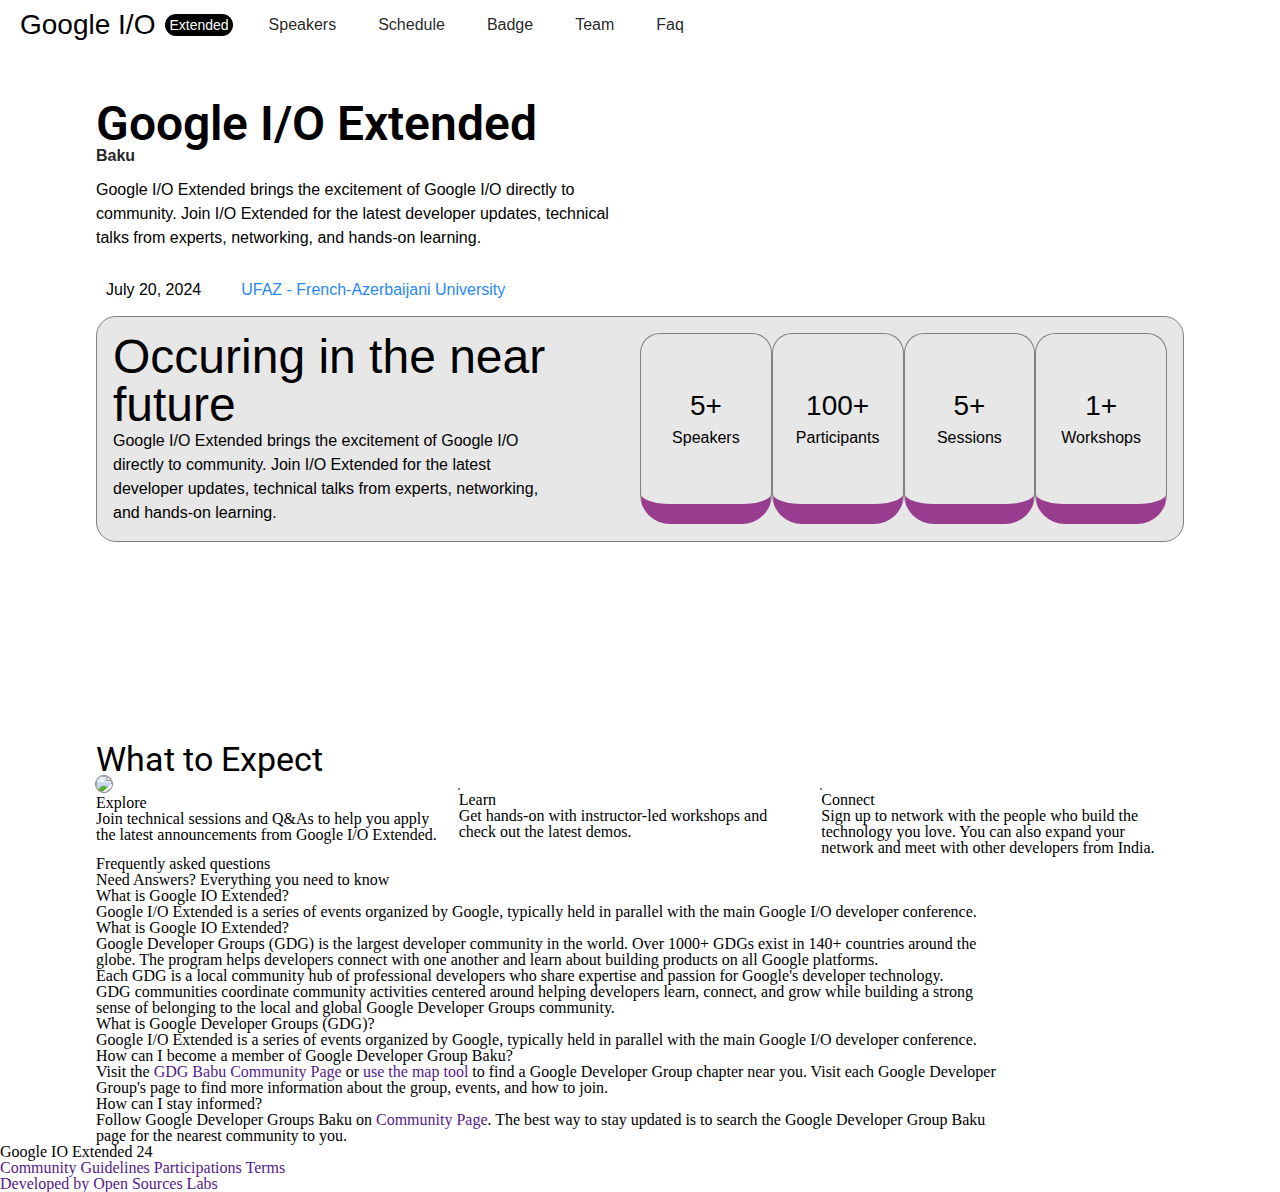
==== index.html @ be603094 "google-extended" ====
<!DOCTYPE html>
<html lang="en">

<head>
    <meta charset="UTF-8">
    <meta name="viewport" content="width=device-width, initial-scale=1.0">
    <link rel="stylesheet" href="./css/main.css">
    <link rel="stylesheet" href="https://cdnjs.cloudflare.com/ajax/libs/font-awesome/6.6.0/css/all.min.css"
        integrity="sha512-Kc323vGBEqzTmouAECnVceyQqyqdsSiqLQISBL29aUW4U/M7pSPA/gEUZQqv1cwx4OnYxTxve5UMg5GT6L4JJg=="
        crossorigin="anonymous" referrerpolicy="no-referrer" />
    <title>Google I/O Extended</title>
</head>

<body>
    <header>
        <div class="header-container">
            <nav>
                <div class="logo">
                    <a href="#">Google I/O <span>Extended</span></a>
                </div>
                <ul>
                    <li><a href="">Speakers</a></li>
                    <li><a href="">Schedule</a></li>
                    <li><a href="">Badge</a></li>
                    <li><a href="">Team</a></li>
                    <li><a href="">Faq</a></li>
                </ul>
            </nav>
        </div>
    </header>
    <main>
        <section id="about">
            <div class="container">
                <div class="row">
                    <div class="col-xl-6 col-lg-6 col-md-6 col-sm-12 col-xs-12">
                        <div class="about-item">
                            <h1>Google I/O Extended</h1>
                            <span>Baku </span>
                            <p>Google I/O Extended brings the excitement of Google I/O directly to community. Join I/O
                                Extended for the latest developer updates, technical talks from experts, networking, and
                                hands-on learning.</p>
                            <div class="date-local">
                                <p><i class="fa-regular fa-calendar-days"></i>July 20, 2024</p>
                                <p> <a href=""><i class="fa-solid fa-address-card"></i> UFAZ - French-Azerbaijani
                                        University</a></p>
                            </div>
                        </div>
                    </div>
                    <div class="col-xl-5 col-lg-5 col-md-5 col-sm-12 col-xs-12">
                        <div class="about-item">
                            <img src="https://io.gdgbaku.az/_nuxt/hero.CT10ZO0T.png" alt="">
                        </div>
                    </div>
                    <div class="row bg-color">
                        <div class="col-xl-5 col-lg-5 col-md-5 col-sm-12 col-xs-12">
                            <div class="about-end">
                                <h2>Occuring in the
                                    near future</h2>
                                <p>Google I/O Extended brings the excitement of Google I/O directly to community. Join
                                    I/O Extended for the latest developer updates, technical talks from experts,
                                    networking, and hands-on learning.</p>
                            </div>
                        </div>
                        <div class="col-xl-6 col-lg-6 col-md-6 col-sm-12 col-xs-12">
                            <div class="about-card row">
                                <div class="col-xl-3 col-lg-3 col-md-6 col-sm-6 col-xs-12">
                                    <div class="card-item ">
                                        <p class="count">5+</p>
                                        <p>Speakers</p>
                                    </div>
                                </div>
                                <div class="col-xl-3 col-lg-3 col-md-6 col-sm-6 col-xs-12">
                                    <div class="card-item ">
                                        <p class="count">100+</p>
                                        <p>Participants</p>
                                    </div>
                                </div>
                                <div class="col-xl-3 col-lg-3 col-md-6 col-sm-6 col-xs-12">
                                    <div class="card-item ">
                                        <p class="count">5+</p>
                                        <p>Sessions</p>
                                    </div>
                                </div>
                                <div class="col-xl-3 col-lg-3 col-md-6 col-sm-6 col-xs-12">
                                    <div class="card-item ">
                                        <p class="count">1+</p>
                                        <p>Workshops</p>
                                    </div>
                                </div>

                            </div>

                        </div>
                    </div>
                </div>
            </div>
        </section>
        <!-- *expect section -->
        <section id="expect">
            <div class="container">
                <div class="row ">
                    <div class="col-12 expect-heading">
                        <h3>What to Expect</h3>
                    </div>


                    <div class="col-xl-4 col-lg-4 col-md-6 col-sm-12 col-xs-12 ">
                        <div class="expect-item">
                            <div class="expect-header">
                                <img src="https://services.google.com/fh/files/events/ioconnectexplore.png">
                            </div>
                            <div class="expect-content">
                                <h6>Explore</h6>
                                <p>Join technical sessions and Q&As to help you apply the latest announcements from
                                    Google I/O Extended.</p>
                            </div>
                        </div>
                    </div>
                    <div class="col-xl-4 col-lg-4 col-md-6 col-sm-12 col-xs-12 ">
                        <div class="expect-item">
                            <div class="expect-header">
                                <img src="https://services.google.com/fh/files/events/ioconnectlearn.png" alt="">
                            </div>
                            <div class="expect-content">
                                <h6>Learn</h6>
                                <p>Get hands-on with instructor-led workshops and check out the latest demos.</p>
                            </div>
                        </div>
                    </div>
                    <div class="col-xl-4 col-lg-4 col-md-6 col-sm-12 col-xs-12 ">
                        <div class="expect-item">
                            <div class="expect-header">
                                <img src="https://services.google.com/fh/files/events/ioconnectconnect.png" alt="">
                            </div>
                            <div class="expect-content">
                                <h6>Connect</h6>
                                <p>Sign up to network with the people who build the technology you love. You can also
                                    expand your network and meet with other developers from India.</p>
                            </div>
                        </div>
                    </div>
                </div>


        </section>
        <!-- *expect section -->
        <!-- *frequently section -->
        <section id="frequently">
            <div class="container">
                <div class="row">
                    <div class="col-12">
                        <div class="frequently-header">
                            <h4>Frequently asked questions</h4>
                            <p>Need Answers? Everything you need to know</p>
                        </div>
                    </div>
                    <div class="col-xl-10 col-lg-10 col-md-12 col-sm-12 col-xs-12">
                        <div class="accordion">
                            <div class="accordion-item">
                                <div class="accordion-heading">
                                    <p>What is Google IO Extended?</p>
                                    <span><i></i></span>
                                </div>
                                <div class="none">
                                    <p>Google I/O Extended is a series of events organized by Google, typically held in
                                        parallel with the main Google I/O developer conference.</p>
                                </div>
                            </div>
                            <div class="accordion-item">
                                <div class="accordion-heading">
                                    <p>What is Google IO Extended?</p>
                                    <span><i></i></span>
                                </div>
                                <div class="none">
                                    <p>Google Developer Groups (GDG) is the largest developer community in the world.
                                        Over 1000+ GDGs exist in 140+ countries around the globe. The program helps
                                        developers connect with one another and learn about building products on all
                                        Google platforms. </p>

                                    <p> Each GDG is a local community hub of professional developers who share expertise
                                        and passion for Google's developer technology.</p>

                                    <p> GDG communities coordinate community activities centered around helping
                                        developers learn, connect, and grow while building a strong sense of belonging
                                        to the local and global Google Developer Groups community.</p>

                                </div>
                            </div>
                        </div>
                    </div>
                    <div class="col-xl-10 col-lg-10 col-md-12 col-sm-12 col-xs-12">
                        <div class="accordion">
                            <div class="accordion-item">
                                <div class="accordion-heading">
                                    <p>What is Google Developer Groups (GDG)?</p>
                                    <span><i></i></span>
                                </div>
                                <div class="none">
                                    <p>Google I/O Extended is a series of events organized by Google, typically held in
                                        parallel with the main Google I/O developer conference.</p>
                                </div>
                            </div>
                            <div class="accordion-item">
                                <div class="accordion-heading">
                                    <p>How can I become a member of Google Developer Group Baku?</p>
                                    <span><i></i></span>
                                </div>
                                <div class="none">
                                    <p>Visit the <a href="">GDG Babu Community Page</a> or <a href="">use the map
                                            tool</a> to find a Google Developer Group chapter near you. Visit each
                                        Google Developer Group's page to find more information about the group, events,
                                        and how to join.</p>



                                </div>
                            </div>
                            <div class="accordion-item">
                                <div class="accordion-heading">
                                    <p>How can I stay informed?</p>
                                    <span><i></i></span>
                                </div>
                                <div class="none">
                                    <p>Follow Google Developer Groups Baku on <a href="">Community Page</a>. The best
                                        way to stay updated is to search the Google Developer Group Baku page for the
                                        nearest community to you.</p>



                                </div>
                            </div>
                        </div>
                    </div>
                </div>
            </div>
        </section>
    </main>
    <footer>
        <div class="footer-container">
            <div class="comunnity-box">
                <p>Google IO Extended 24</p>
                <div class="comunnity-item">
                    <a href="">Community Guidelines</a>
                    <a href="">Participations Terms</a>
                </div>
            </div>
            <div class="developer-box">
                <a href="">Developed by
                    Open Sources Labs</a>
            </div>
        </div>
    </footer>
</body>

</html>
---- css/main.css ----
@import 'https://fonts.googleapis.com/css2?family=Roboto:wght@300&display=swap';
html, body, div, span, applet, object, iframe,
h1, h2, h3, h4, h5, h6, p, blockquote, pre,
a, abbr, acronym, address, big, cite, code,
del, dfn, em, img, ins, kbd, q, s, samp,
small, strike, strong, sub, sup, tt, var,
b, u, i, center,
dl, dt, dd, ol, ul, li,
fieldset, form, label, legend,
table, caption, tbody, tfoot, thead, tr, th, td,
article, aside, canvas, details, embed,
figure, figcaption, footer, header, hgroup,
menu, nav, output, ruby, section, summary,
time, mark, audio, video {
  margin: 0;
  padding: 0;
  border: 0;
  font-size: 100%;
  font: inherit;
  vertical-align: baseline;
}

article, aside, details, figcaption, figure,
footer, header, hgroup, menu, nav, section {
  display: block;
}

body {
  line-height: 1;
}

ol, ul {
  list-style: none;
}

a {
  text-decoration: none;
}

blockquote, q {
  quotes: none;
}

blockquote:before, blockquote:after,
q:before, q:after {
  content: "";
  content: none;
}

table {
  border-collapse: collapse;
  border-spacing: 0;
}

.container {
  width: 85%;
  margin-inline: auto;
}

.p-16 {
  padding: 16px;
}

.row {
  display: -webkit-box;
  display: -ms-flexbox;
  display: flex;
  -ms-flex-wrap: wrap;
      flex-wrap: wrap;
}

.justify-center {
  -webkit-box-pack: center;
      -ms-flex-pack: center;
          justify-content: center;
}

.justify-between {
  -webkit-box-pack: justify;
      -ms-flex-pack: justify;
          justify-content: space-between;
}

.justify-evenly {
  -webkit-box-pack: space-evenly;
      -ms-flex-pack: space-evenly;
          justify-content: space-evenly;
}

.items-center {
  -webkit-box-align: center;
      -ms-flex-align: center;
          align-items: center;
}

.col-12 {
  width: 100%;
}

@media (min-width: 1200px) {
  .col-xl-1 {
    width: 8.3333333333%;
  }
  .col-xl-2 {
    width: 16.6666666667%;
  }
  .col-xl-3 {
    width: 25%;
  }
  .col-xl-4 {
    width: 33.3333333333%;
  }
  .col-xl-5 {
    width: 41.6666666667%;
  }
  .col-xl-6 {
    width: 50%;
  }
  .col-xl-7 {
    width: 58.3333333333%;
  }
  .col-xl-8 {
    width: 66.6666666667%;
  }
  .col-xl-9 {
    width: 75%;
  }
  .col-xl-10 {
    width: 83.3333333333%;
  }
  .col-xl-11 {
    width: 91.6666666667%;
  }
  .col-xl-12 {
    width: 100%;
  }
}
@media (min-width: 992px) and (max-width: 1200px) {
  .col-lg-1 {
    width: 8.3333333333%;
  }
  .col-lg-2 {
    width: 16.6666666667%;
  }
  .col-lg-3 {
    width: 25%;
  }
  .col-lg-4 {
    width: 33.3333333333%;
  }
  .col-lg-5 {
    width: 41.6666666667%;
  }
  .col-lg-6 {
    width: 50%;
  }
  .col-lg-7 {
    width: 58.3333333333%;
  }
  .col-lg-8 {
    width: 66.6666666667%;
  }
  .col-lg-9 {
    width: 75%;
  }
  .col-lg-10 {
    width: 83.3333333333%;
  }
  .col-lg-11 {
    width: 91.6666666667%;
  }
  .col-lg-12 {
    width: 100%;
  }
}
@media (min-width: 768px) and (max-width: 992px) {
  .col-md-1 {
    width: 8.3333333333%;
  }
  .col-md-2 {
    width: 16.6666666667%;
  }
  .col-md-3 {
    width: 25%;
  }
  .col-md-4 {
    width: 33.3333333333%;
  }
  .col-md-5 {
    width: 41.6666666667%;
  }
  .col-md-6 {
    width: 50%;
  }
  .col-md-7 {
    width: 58.3333333333%;
  }
  .col-md-8 {
    width: 66.6666666667%;
  }
  .col-md-9 {
    width: 75%;
  }
  .col-md-10 {
    width: 83.3333333333%;
  }
  .col-md-11 {
    width: 91.6666666667%;
  }
  .col-md-12 {
    width: 100%;
  }
}
@media (min-width: 576px) and (max-width: 768px) {
  .col-sm-1 {
    width: 8.3333333333%;
  }
  .col-sm-2 {
    width: 16.6666666667%;
  }
  .col-sm-3 {
    width: 25%;
  }
  .col-sm-4 {
    width: 33.3333333333%;
  }
  .col-sm-5 {
    width: 41.6666666667%;
  }
  .col-sm-6 {
    width: 50%;
  }
  .col-sm-7 {
    width: 58.3333333333%;
  }
  .col-sm-8 {
    width: 66.6666666667%;
  }
  .col-sm-9 {
    width: 75%;
  }
  .col-sm-10 {
    width: 83.3333333333%;
  }
  .col-sm-11 {
    width: 91.6666666667%;
  }
  .col-sm-12 {
    width: 100%;
  }
}
@media (max-width: 576px) {
  .col-xs-1 {
    width: 8.3333333333%;
  }
  .col-xs-2 {
    width: 16.6666666667%;
  }
  .col-xs-3 {
    width: 25%;
  }
  .col-xs-4 {
    width: 33.3333333333%;
  }
  .col-xs-5 {
    width: 41.6666666667%;
  }
  .col-xs-6 {
    width: 50%;
  }
  .col-xs-7 {
    width: 58.3333333333%;
  }
  .col-xs-8 {
    width: 66.6666666667%;
  }
  .col-xs-9 {
    width: 75%;
  }
  .col-xs-10 {
    width: 83.3333333333%;
  }
  .col-xs-11 {
    width: 91.6666666667%;
  }
  .col-xs-12 {
    width: 100%;
  }
}
header .header-container {
  height: 60px;
}
header .header-container nav {
  height: 50px;
  display: -webkit-box;
  display: -ms-flexbox;
  display: flex;
  -webkit-box-align: center;
      -ms-flex-align: center;
          align-items: center;
  position: fixed;
  background-color: white;
  left: 20px;
  right: 0;
  gap: 30px;
  font-family: Arial, Helvetica, sans-serif;
}
header .header-container nav .logo a {
  font-size: 28px;
  display: -webkit-box;
  display: -ms-flexbox;
  display: flex;
  -webkit-box-align: center;
      -ms-flex-align: center;
          align-items: center;
  -webkit-box-pack: center;
      -ms-flex-pack: center;
          justify-content: center;
  color: black;
}
header .header-container nav .logo a span {
  font-size: 14px;
  color: white;
  background-color: black;
  border-radius: 20px;
  padding: 4px;
  margin-left: 10px;
}
header .header-container nav ul {
  display: -webkit-box;
  display: -ms-flexbox;
  display: flex;
  gap: 30px;
}
header .header-container nav ul li a {
  color: rgba(0, 0, 0, 0.87);
  font-size: 16px;
  -webkit-transition: all 0.4s;
  transition: all 0.4s;
  padding: 6px;
}
header .header-container nav ul li a:hover {
  background-color: rgb(243, 243, 243);
  border-radius: 20px;
}

#expect {
  margin-top: 200px;
}
#expect .expect-heading h3 {
  font-family: "Roboto", sans-serif;
  font-size: 34px;
}
#expect .expect-item {
  width: 95%;
}
#expect .expect-item .expect-header img {
  width: 100%;
  outline: 1px solid gray;
  border-radius: 20px;
}

#about {
  margin-top: 40px;
  font-family: Arial, Helvetica, sans-serif;
}
#about .about-item h1 {
  font-size: 48px;
  font-family: "Roboto", sans-serif;
  font-weight: 600;
}
#about .about-item span {
  font-weight: 600;
  color: rgba(0, 0, 0, 0.87);
}
#about .about-item p {
  font-size: 16px;
  line-height: 24px;
  padding: 14px 0;
}
#about .about-item .date-local {
  display: -webkit-box;
  display: -ms-flexbox;
  display: flex;
  -webkit-box-align: center;
      -ms-flex-align: center;
          align-items: center;
  gap: 30px;
}
#about .about-item .date-local p {
  display: -webkit-box;
  display: -ms-flexbox;
  display: flex;
  -webkit-box-align: center;
      -ms-flex-align: center;
          align-items: center;
  line-height: 24px;
  gap: 10px;
}
#about .about-item .date-local p i {
  font-size: 24px;
}
#about .about-item .date-local p a {
  display: -webkit-box;
  display: -ms-flexbox;
  display: flex;
  -webkit-box-align: center;
      -ms-flex-align: center;
          align-items: center;
  line-height: 24px;
  gap: 10px;
  color: #2987F6;
}
#about .about-item .date-local p a i {
  color: #000000;
}
#about .about-item img {
  width: 100%;
}
#about .bg-color {
  background-color: rgb(231, 231, 231);
  border: 1px solid gray;
  padding: 16px;
  display: -webkit-box;
  display: -ms-flexbox;
  display: flex;
  -webkit-box-pack: justify;
      -ms-flex-pack: justify;
          justify-content: space-between;
  border-radius: 20px;
}
#about .bg-color .about-end h2 {
  font-size: 48px;
}
#about .bg-color .about-end p {
  line-height: 24px;
}
#about .bg-color .about-card {
  display: -webkit-box;
  display: -ms-flexbox;
  display: flex;
  -webkit-box-pack: justify;
      -ms-flex-pack: justify;
          justify-content: space-between;
  -webkit-box-align: center;
      -ms-flex-align: center;
          align-items: center;
  -ms-flex-wrap: wrap;
      flex-wrap: wrap;
}
#about .bg-color .about-card .card-item {
  border: 1px solid gray;
  display: -webkit-box;
  display: -ms-flexbox;
  display: flex;
  -webkit-box-orient: vertical;
  -webkit-box-direction: normal;
      -ms-flex-direction: column;
          flex-direction: column;
  -webkit-box-align: center;
      -ms-flex-align: center;
          align-items: center;
  -webkit-box-pack: center;
      -ms-flex-pack: center;
          justify-content: center;
  border-radius: 20px;
  height: 170px;
  -ms-flex-wrap: wrap;
      flex-wrap: wrap;
  border-bottom: 20px solid rgb(151, 60, 142);
  border-bottom-left-radius: 30px;
  border-bottom-right-radius: 30px;
}
#about .bg-color .about-card .card-item .count {
  font-size: 28px;
  padding-bottom: 10px;
}
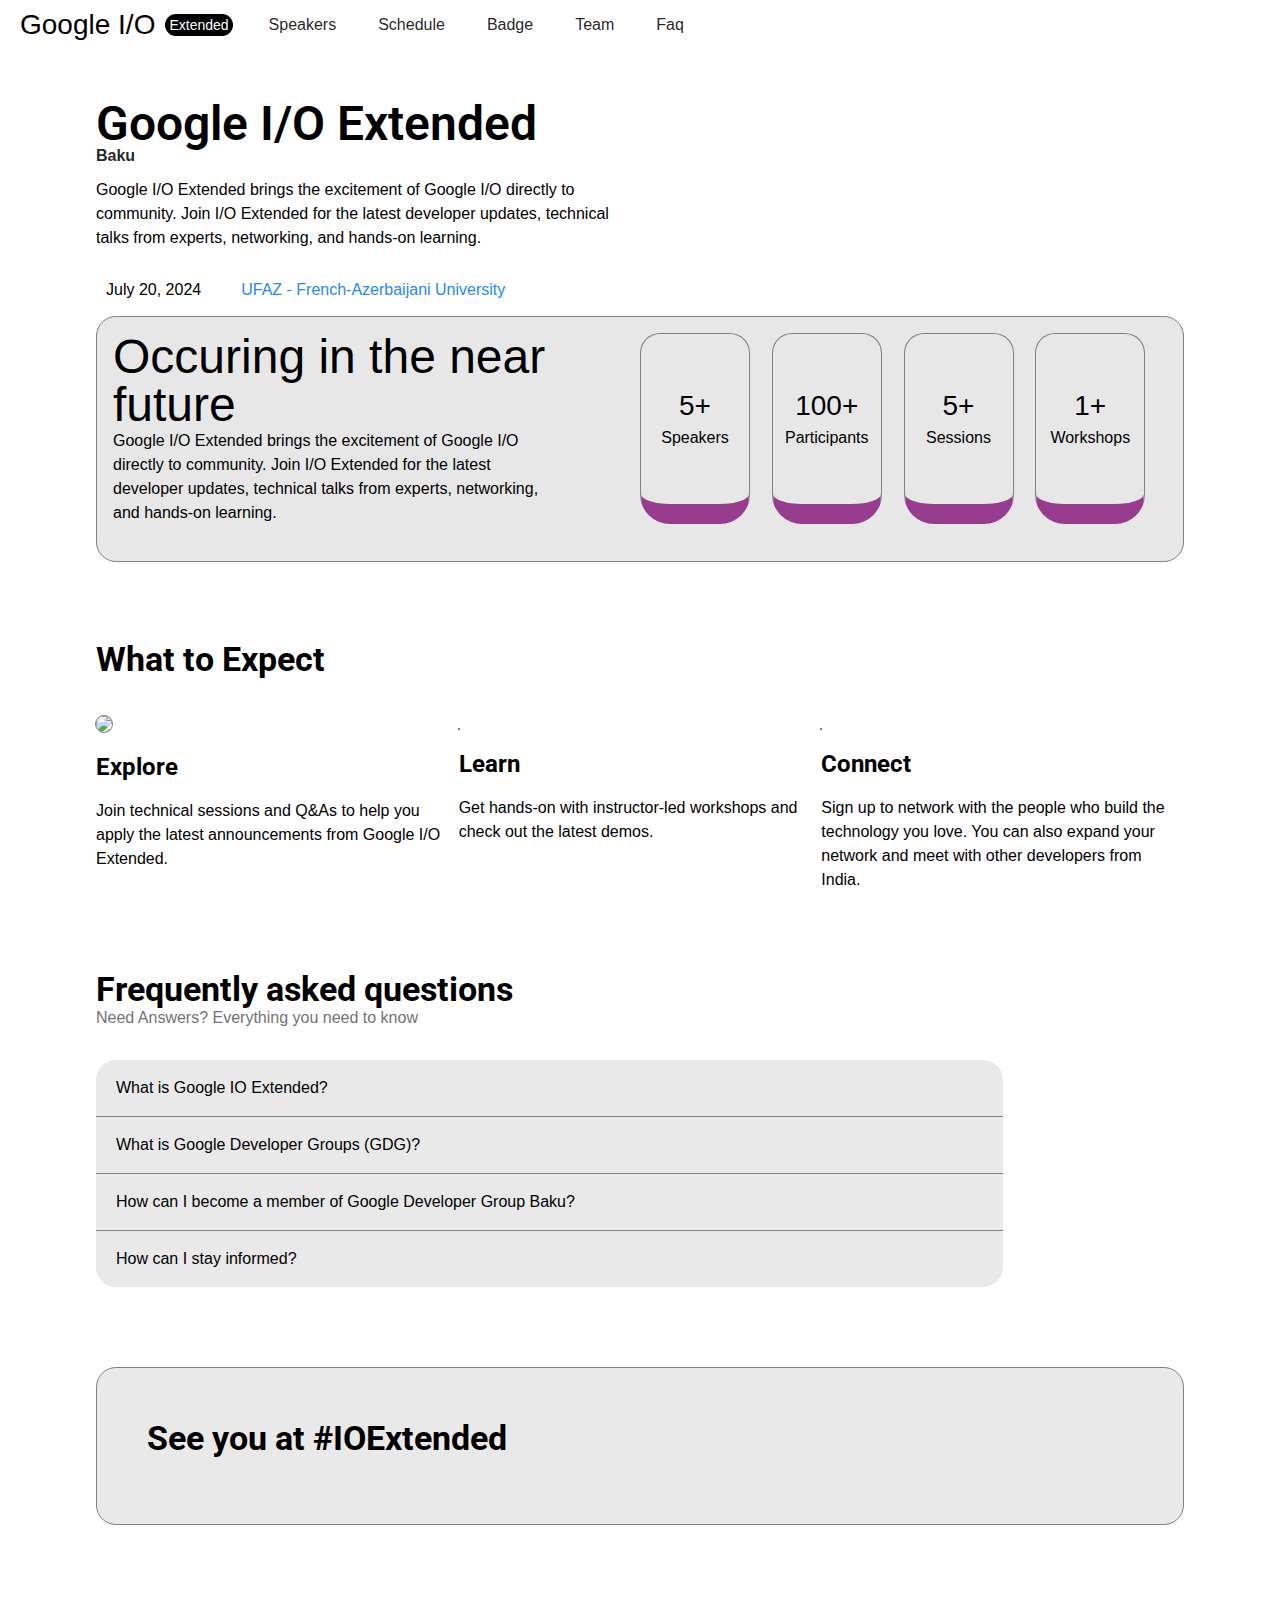
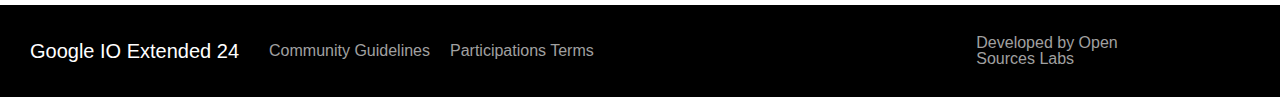
==== commit 97f789b3: "demo-1" ====
--- a/index.html
+++ b/index.html
@@ -16,22 +16,40 @@
         <div class="header-container">
             <nav>
                 <div class="logo">
-                    <a href="#">Google I/O <span>Extended</span></a>
-                </div>
-                <ul>
-                    <li><a href="">Speakers</a></li>
-                    <li><a href="">Schedule</a></li>
+                    <a href="./index.html">Google I/O <span>Extended</span></a>
+                </div>
+                <div class="open-btn">
+                    <i class="fa-solid fa-bars"></i>
+                </div>
+                <ul class="nav-list">
+                    <li><a href="./speakers.html">Speakers</a></li>
+                    <li><a href="./schedule.html">Schedule</a></li>
                     <li><a href="">Badge</a></li>
-                    <li><a href="">Team</a></li>
-                    <li><a href="">Faq</a></li>
+                    <li><a href="./team.html">Team</a></li>
+                    <li><a href="./faq.html">Faq</a></li>
                 </ul>
+
+             <div class="mobile-menu translateY">
+                <div class="header">
+                    <p class="heading">Google I/O Extended</p>
+                    <p class="sub-heading">GDG Baku</p>
+                </div>
+                <ul class="mobile-navbar">
+                    <li><a href="./index.html">Home</a></li>
+                    <li><a href="./speakers.html">Speakers</a></li>
+                    <li><a href="./schedule.html">Schedule</a></li>
+                    <li><a href="">Badge</a></li>
+                    <li><a href="./team.html">Team</a></li>
+                    <li><a href="./faq.html">Faq</a></li>
+                </ul>
+             </div>
             </nav>
         </div>
     </header>
     <main>
         <section id="about">
             <div class="container">
-                <div class="row">
+                <div class="row col-reverse">
                     <div class="col-xl-6 col-lg-6 col-md-6 col-sm-12 col-xs-12">
                         <div class="about-item">
                             <h1>Google I/O Extended</h1>
@@ -51,46 +69,47 @@
                             <img src="https://io.gdgbaku.az/_nuxt/hero.CT10ZO0T.png" alt="">
                         </div>
                     </div>
-                    <div class="row bg-color">
-                        <div class="col-xl-5 col-lg-5 col-md-5 col-sm-12 col-xs-12">
-                            <div class="about-end">
-                                <h2>Occuring in the
-                                    near future</h2>
-                                <p>Google I/O Extended brings the excitement of Google I/O directly to community. Join
-                                    I/O Extended for the latest developer updates, technical talks from experts,
-                                    networking, and hands-on learning.</p>
-                            </div>
-                        </div>
-                        <div class="col-xl-6 col-lg-6 col-md-6 col-sm-12 col-xs-12">
-                            <div class="about-card row">
-                                <div class="col-xl-3 col-lg-3 col-md-6 col-sm-6 col-xs-12">
-                                    <div class="card-item ">
-                                        <p class="count">5+</p>
-                                        <p>Speakers</p>
-                                    </div>
-                                </div>
-                                <div class="col-xl-3 col-lg-3 col-md-6 col-sm-6 col-xs-12">
-                                    <div class="card-item ">
-                                        <p class="count">100+</p>
-                                        <p>Participants</p>
-                                    </div>
-                                </div>
-                                <div class="col-xl-3 col-lg-3 col-md-6 col-sm-6 col-xs-12">
-                                    <div class="card-item ">
-                                        <p class="count">5+</p>
-                                        <p>Sessions</p>
-                                    </div>
-                                </div>
-                                <div class="col-xl-3 col-lg-3 col-md-6 col-sm-6 col-xs-12">
-                                    <div class="card-item ">
-                                        <p class="count">1+</p>
-                                        <p>Workshops</p>
-                                    </div>
-                                </div>
-
-                            </div>
-
-                        </div>
+                    
+                </div>
+                <div class="row bg-color">
+                    <div class="col-xl-5 col-lg-5 col-md-5 col-sm-12 col-xs-12">
+                        <div class="about-end">
+                            <h2>Occuring in the
+                                near future</h2>
+                            <p>Google I/O Extended brings the excitement of Google I/O directly to community. Join
+                                I/O Extended for the latest developer updates, technical talks from experts,
+                                networking, and hands-on learning.</p>
+                        </div>
+                    </div>
+                    <div class="col-xl-6 col-lg-6 col-md-6 col-sm-12 col-xs-12">
+                        <div class="about-card row ">
+                            <div class="col-xl-3 col-lg-3 col-md-6 col-sm-6 col-xs-6 ">
+                                <div class="card-item ">
+                                    <p class="count">5+</p>
+                                    <p>Speakers</p>
+                                </div>
+                            </div>
+                            <div class="col-xl-3 col-lg-3 col-md-6 col-sm-6 col-xs-6">
+                                <div class="card-item ">
+                                    <p class="count">100+</p>
+                                    <p>Participants</p>
+                                </div>
+                            </div>
+                            <div class="col-xl-3 col-lg-3 col-md-6 col-sm-6 col-xs-6">
+                                <div class="card-item ">
+                                    <p class="count">5+</p>
+                                    <p>Sessions</p>
+                                </div>
+                            </div>
+                            <div class="col-xl-3 col-lg-3 col-md-6 col-sm-6 col-xs-6">
+                                <div class="card-item ">
+                                    <p class="count">1+</p>
+                                    <p>Workshops</p>
+                                </div>
+                            </div>
+
+                        </div>
+
                     </div>
                 </div>
             </div>
@@ -104,7 +123,7 @@
                     </div>
 
 
-                    <div class="col-xl-4 col-lg-4 col-md-6 col-sm-12 col-xs-12 ">
+                    <div class="col-xl-4 col-lg-4 col-md-6 col-sm-6 col-xs-12 ">
                         <div class="expect-item">
                             <div class="expect-header">
                                 <img src="https://services.google.com/fh/files/events/ioconnectexplore.png">
@@ -116,7 +135,7 @@
                             </div>
                         </div>
                     </div>
-                    <div class="col-xl-4 col-lg-4 col-md-6 col-sm-12 col-xs-12 ">
+                    <div class="col-xl-4 col-lg-4 col-md-6 col-sm-6 col-xs-12 ">
                         <div class="expect-item">
                             <div class="expect-header">
                                 <img src="https://services.google.com/fh/files/events/ioconnectlearn.png" alt="">
@@ -127,7 +146,7 @@
                             </div>
                         </div>
                     </div>
-                    <div class="col-xl-4 col-lg-4 col-md-6 col-sm-12 col-xs-12 ">
+                    <div class="col-xl-4 col-lg-4 col-md-6 col-sm-6 col-xs-12 ">
                         <div class="expect-item">
                             <div class="expect-header">
                                 <img src="https://services.google.com/fh/files/events/ioconnectconnect.png" alt="">
@@ -144,34 +163,34 @@
 
         </section>
         <!-- *expect section -->
-        <!-- *frequently section -->
-        <section id="frequently">
+        <!-- *faq section start -->
+        <section id="faq">
             <div class="container">
                 <div class="row">
                     <div class="col-12">
-                        <div class="frequently-header">
+                        <div class="faq-header">
                             <h4>Frequently asked questions</h4>
                             <p>Need Answers? Everything you need to know</p>
                         </div>
                     </div>
                     <div class="col-xl-10 col-lg-10 col-md-12 col-sm-12 col-xs-12">
                         <div class="accordion">
-                            <div class="accordion-item">
+                            <div class="accordion-item border-bottom">
                                 <div class="accordion-heading">
                                     <p>What is Google IO Extended?</p>
-                                    <span><i></i></span>
-                                </div>
-                                <div class="none">
+                                    <span class="arrow"><i class="fa-solid fa-sort-down"></i></span>
+                                </div>
+                                <div class="faq-content">
                                     <p>Google I/O Extended is a series of events organized by Google, typically held in
                                         parallel with the main Google I/O developer conference.</p>
                                 </div>
                             </div>
-                            <div class="accordion-item">
-                                <div class="accordion-heading">
-                                    <p>What is Google IO Extended?</p>
-                                    <span><i></i></span>
-                                </div>
-                                <div class="none">
+                            <div class="accordion-item border-bottom">
+                                <div class="accordion-heading">
+                                    <p>What is Google Developer Groups (GDG)?</p>
+                                    <span class="arrow"><i class="fa-solid fa-sort-down"></i></span>
+                                </div>
+                                <div class="faq-content">
                                     <p>Google Developer Groups (GDG) is the largest developer community in the world.
                                         Over 1000+ GDGs exist in 140+ countries around the globe. The program helps
                                         developers connect with one another and learn about building products on all
@@ -186,26 +205,12 @@
 
                                 </div>
                             </div>
-                        </div>
-                    </div>
-                    <div class="col-xl-10 col-lg-10 col-md-12 col-sm-12 col-xs-12">
-                        <div class="accordion">
-                            <div class="accordion-item">
-                                <div class="accordion-heading">
-                                    <p>What is Google Developer Groups (GDG)?</p>
-                                    <span><i></i></span>
-                                </div>
-                                <div class="none">
-                                    <p>Google I/O Extended is a series of events organized by Google, typically held in
-                                        parallel with the main Google I/O developer conference.</p>
-                                </div>
-                            </div>
-                            <div class="accordion-item">
+                            <div class="accordion-item border-bottom">
                                 <div class="accordion-heading">
                                     <p>How can I become a member of Google Developer Group Baku?</p>
-                                    <span><i></i></span>
-                                </div>
-                                <div class="none">
+                                    <span class="arrow"><i class="fa-solid fa-sort-down"></i></span>
+                                </div>
+                                <div class="faq-content">
                                     <p>Visit the <a href="">GDG Babu Community Page</a> or <a href="">use the map
                                             tool</a> to find a Google Developer Group chapter near you. Visit each
                                         Google Developer Group's page to find more information about the group, events,
@@ -218,9 +223,9 @@
                             <div class="accordion-item">
                                 <div class="accordion-heading">
                                     <p>How can I stay informed?</p>
-                                    <span><i></i></span>
-                                </div>
-                                <div class="none">
+                                    <span class="arrow"><i class="fa-solid fa-sort-down"></i></span>
+                                </div>
+                                <div class="faq-content">
                                     <p>Follow Google Developer Groups Baku on <a href="">Community Page</a>. The best
                                         way to stay updated is to search the Google Developer Group Baku page for the
                                         nearest community to you.</p>
@@ -231,12 +236,32 @@
                             </div>
                         </div>
                     </div>
+                   
                 </div>
             </div>
         </section>
+        <!-- *faq section end -->
+         <section id="see-you">
+            <div class="container">
+<div class="row">
+    <div class="col-12">
+        <div class="see-you-item">
+            <div class="item-heading">
+                <h5>See you at #IOExtended</h5>
+            </div>
+            <div class="item-content">
+                <img src="https://io.google/2024/app/images/io24-see-you-next-year.svg" alt="">
+            </div>
+        </div>
+    </div>
+</div>
+            </div>
+         </section>
     </main>
     <footer>
         <div class="footer-container">
+           <div class="row justify-between">
+           <div class="footer-item">
             <div class="comunnity-box">
                 <p>Google IO Extended 24</p>
                 <div class="comunnity-item">
@@ -248,8 +273,12 @@
                 <a href="">Developed by
                     Open Sources Labs</a>
             </div>
+           </div>
+           </div>
         </div>
     </footer>
+    <script src="./assets/JS/menu.js"></script>
+    <script src="./assets/JS/faq.js"></script>
 </body>
 
 </html>--- a/css/main.css
+++ b/css/main.css
@@ -16,7 +16,6 @@
   padding: 0;
   border: 0;
   font-size: 100%;
-  font: inherit;
   vertical-align: baseline;
 }
 
@@ -56,6 +55,11 @@
   width: 85%;
   margin-inline: auto;
 }
+@media (max-width: 900px) {
+  .container {
+    width: 95%;
+  }
+}
 
 .p-16 {
   padding: 16px;
@@ -67,6 +71,15 @@
   display: flex;
   -ms-flex-wrap: wrap;
       flex-wrap: wrap;
+}
+
+.border-bottom {
+  border-bottom: 1px solid gray;
+}
+
+.translateY {
+  -webkit-transform: translateY(500px);
+          transform: translateY(500px);
 }
 
 .justify-center {
@@ -304,6 +317,13 @@
   right: 0;
   gap: 30px;
   font-family: Arial, Helvetica, sans-serif;
+}
+@media (max-width: 900px) {
+  header .header-container nav {
+    -webkit-box-pack: justify;
+        -ms-flex-pack: justify;
+            justify-content: space-between;
+  }
 }
 header .header-container nav .logo a {
   font-size: 28px;
@@ -326,43 +346,291 @@
   padding: 4px;
   margin-left: 10px;
 }
-header .header-container nav ul {
+header .header-container nav .nav-list {
   display: -webkit-box;
   display: -ms-flexbox;
   display: flex;
   gap: 30px;
 }
-header .header-container nav ul li a {
+@media (max-width: 900px) {
+  header .header-container nav .nav-list {
+    display: none;
+  }
+}
+header .header-container nav .nav-list li a {
   color: rgba(0, 0, 0, 0.87);
   font-size: 16px;
   -webkit-transition: all 0.4s;
   transition: all 0.4s;
   padding: 6px;
 }
-header .header-container nav ul li a:hover {
+header .header-container nav .nav-list li a:hover {
   background-color: rgb(243, 243, 243);
   border-radius: 20px;
 }
+header .header-container nav .open-btn {
+  font-size: 20px;
+  margin-right: 40px;
+  display: none;
+  cursor: pointer;
+}
+@media (max-width: 900px) {
+  header .header-container nav .open-btn {
+    display: block;
+  }
+}
+
+header .mobile-menu {
+  position: fixed;
+  bottom: 0;
+  left: 0;
+  right: 0;
+  background-color: #ffffff;
+  display: none;
+  -webkit-transition: all 0.5s;
+  transition: all 0.5s;
+}
+@media (max-width: 900px) {
+  header .mobile-menu {
+    display: block;
+  }
+}
+header .mobile-menu .header {
+  border-bottom: 1px solid gray;
+  margin-bottom: 14px;
+  padding: 20px;
+}
+header .mobile-menu .header .heading {
+  padding-bottom: 10px;
+}
+header .mobile-menu .header .sub-heading {
+  font-size: 14px;
+  color: rgb(130, 130, 130);
+}
+header .mobile-menu .mobile-navbar {
+  padding: 10px 20px;
+  display: -webkit-box;
+  display: -ms-flexbox;
+  display: flex;
+  -webkit-box-orient: vertical;
+  -webkit-box-direction: normal;
+      -ms-flex-direction: column;
+          flex-direction: column;
+  gap: 6px;
+}
+header .mobile-menu .mobile-navbar li {
+  padding: 10px;
+  -webkit-transition: all 0.4s;
+  transition: all 0.4s;
+}
+header .mobile-menu .mobile-navbar li:hover {
+  background-color: rgb(240, 240, 240);
+}
+header .mobile-menu .mobile-navbar li a {
+  color: rgba(0, 0, 0, 0.87);
+  font-size: 16px;
+  -webkit-transition: all 0.4s;
+  transition: all 0.4s;
+}
+
+.footer-container {
+  font-family: Arial, Helvetica, sans-serif;
+  padding: 30px 60px 30px 30px;
+  background-color: #000000;
+}
+.footer-container .footer-item {
+  display: -webkit-box;
+  display: -ms-flexbox;
+  display: flex;
+  -webkit-box-pack: justify;
+      -ms-flex-pack: justify;
+          justify-content: space-between;
+  width: 100%;
+}
+@media (max-width: 900px) {
+  .footer-container .footer-item {
+    -webkit-box-orient: vertical;
+    -webkit-box-direction: normal;
+        -ms-flex-direction: column;
+            flex-direction: column;
+  }
+}
+.footer-container .footer-item .comunnity-box {
+  display: -webkit-box;
+  display: -ms-flexbox;
+  display: flex;
+  -webkit-box-align: center;
+      -ms-flex-align: center;
+          align-items: center;
+  -ms-flex-wrap: wrap;
+      flex-wrap: wrap;
+  gap: 30px;
+}
+@media (max-width: 900px) {
+  .footer-container .footer-item .comunnity-box {
+    -webkit-box-orient: vertical;
+    -webkit-box-direction: normal;
+        -ms-flex-direction: column;
+            flex-direction: column;
+    -webkit-box-align: self-start;
+        -ms-flex-align: self-start;
+            align-items: self-start;
+  }
+}
+.footer-container .footer-item .comunnity-box p {
+  color: #ffffff;
+  font-size: 20px;
+  line-height: 28px;
+}
+.footer-container .footer-item .comunnity-box .comunnity-item {
+  display: -webkit-box;
+  display: -ms-flexbox;
+  display: flex;
+  gap: 20px;
+}
+@media (max-width: 900px) {
+  .footer-container .footer-item .comunnity-box .comunnity-item {
+    -ms-flex-wrap: wrap;
+        flex-wrap: wrap;
+    -webkit-box-orient: vertical;
+    -webkit-box-direction: normal;
+        -ms-flex-direction: column;
+            flex-direction: column;
+    gap: 0px;
+  }
+}
+.footer-container .footer-item .comunnity-box a {
+  color: rgb(160, 160, 160);
+  line-height: 24px;
+}
+.footer-container .footer-item .developer-box a {
+  width: 80%;
+  display: inline-block;
+  color: rgb(160, 160, 160);
+}
+@media (max-width: 900px) {
+  .footer-container .footer-item .developer-box a {
+    margin-top: 20px;
+    width: 50%;
+  }
+}
+
+#faq {
+  font-family: Arial, Helvetica, sans-serif;
+}
+#faq .faq-header h4 {
+  font-family: "Roboto", sans-serif;
+  font-size: 34px;
+}
+#faq .faq-header p {
+  line-height: 24px;
+  color: rgb(115, 115, 115);
+}
+#faq .accordion {
+  border-radius: 20px;
+  margin-top: 30px;
+  overflow: hidden;
+}
+#faq .accordion .accordion-item {
+  background-color: rgb(233, 233, 233);
+  padding: 0px 30px 0px 0px;
+  cursor: pointer;
+  -webkit-transition: all 0.4s;
+  transition: all 0.4s;
+}
+#faq .accordion .accordion-item:hover {
+  background-color: rgb(216, 216, 216);
+}
+#faq .accordion .accordion-item .accordion-heading {
+  display: -webkit-box;
+  display: -ms-flexbox;
+  display: flex;
+  -webkit-box-pack: justify;
+      -ms-flex-pack: justify;
+          justify-content: space-between;
+  padding: 20px;
+}
+#faq .accordion .accordion-item .faq-content {
+  display: none;
+  background-color: #ffffff;
+  padding: 20px;
+  width: 100%;
+}
+
+#person-box {
+  font-family: Arial, Helvetica, sans-serif;
+  margin: 80px 0;
+  cursor: pointer;
+}
+
+.person-speakers {
+  width: 96%;
+  text-align: center;
+  margin-bottom: 20px;
+}
+.person-speakers .header img {
+  width: 70%;
+  border-radius: 50%;
+  margin-bottom: 20px;
+}
+.person-speakers .content h4 {
+  font-size: 18px;
+  font-weight: 600;
+  padding-bottom: 14px;
+}
+.person-speakers .content p {
+  line-height: 24px;
+}
 
 #expect {
-  margin-top: 200px;
+  margin: 80px 0;
+  font-family: Arial, Helvetica, sans-serif;
 }
 #expect .expect-heading h3 {
   font-family: "Roboto", sans-serif;
   font-size: 34px;
+  margin-bottom: 40px;
 }
 #expect .expect-item {
   width: 95%;
+}
+@media (max-width: 900px) {
+  #expect .expect-item {
+    margin-bottom: 30px;
+  }
+}
+@media (max-width: 600px) {
+  #expect .expect-item {
+    width: 100%;
+  }
 }
 #expect .expect-item .expect-header img {
   width: 100%;
   outline: 1px solid gray;
   border-radius: 20px;
 }
+#expect .expect-item .expect-content h6 {
+  font-size: 24px;
+  line-height: 36px;
+  font-weight: 700;
+  padding: 14px 0;
+  font-family: "Roboto", sans-serif;
+}
+#expect .expect-item .expect-content p {
+  line-height: 24px;
+}
 
 #about {
   margin-top: 40px;
   font-family: Arial, Helvetica, sans-serif;
+}
+@media (max-width: 600px) {
+  #about .col-reverse {
+    -webkit-box-orient: vertical;
+    -webkit-box-direction: reverse;
+        -ms-flex-direction: column-reverse;
+            flex-direction: column-reverse;
+  }
 }
 #about .about-item h1 {
   font-size: 48px;
@@ -387,6 +655,11 @@
           align-items: center;
   gap: 30px;
 }
+@media (max-width: 600px) {
+  #about .about-item .date-local {
+    margin-bottom: 50px;
+  }
+}
 #about .about-item .date-local p {
   display: -webkit-box;
   display: -ms-flexbox;
@@ -416,6 +689,11 @@
 }
 #about .about-item img {
   width: 100%;
+}
+@media (max-width: 600px) {
+  #about .about-item img {
+    margin-bottom: 50px;
+  }
 }
 #about .bg-color {
   background-color: rgb(231, 231, 231);
@@ -429,24 +707,15 @@
           justify-content: space-between;
   border-radius: 20px;
 }
+#about .bg-color .about-end {
+  margin-bottom: 20px;
+}
 #about .bg-color .about-end h2 {
   font-size: 48px;
+  font-weight: 500;
 }
 #about .bg-color .about-end p {
   line-height: 24px;
-}
-#about .bg-color .about-card {
-  display: -webkit-box;
-  display: -ms-flexbox;
-  display: flex;
-  -webkit-box-pack: justify;
-      -ms-flex-pack: justify;
-          justify-content: space-between;
-  -webkit-box-align: center;
-      -ms-flex-align: center;
-          align-items: center;
-  -ms-flex-wrap: wrap;
-      flex-wrap: wrap;
 }
 #about .bg-color .about-card .card-item {
   border: 1px solid gray;
@@ -464,14 +733,193 @@
       -ms-flex-pack: center;
           justify-content: center;
   border-radius: 20px;
+  width: 82%;
   height: 170px;
-  -ms-flex-wrap: wrap;
-      flex-wrap: wrap;
+  margin-bottom: 16px;
   border-bottom: 20px solid rgb(151, 60, 142);
   border-bottom-left-radius: 30px;
   border-bottom-right-radius: 30px;
 }
+@media (max-width: 600px) {
+  #about .bg-color .about-card .card-item {
+    width: 95%;
+  }
+}
 #about .bg-color .about-card .card-item .count {
   font-size: 28px;
   padding-bottom: 10px;
+}
+
+#see-you {
+  margin: 80px 0;
+}
+#see-you .see-you-item {
+  background-color: rgb(233, 233, 233);
+  border: 1px solid gray;
+  border-radius: 20px;
+  overflow: hidden;
+}
+#see-you .see-you-item .item-heading h5 {
+  font-family: "Roboto", sans-serif;
+  font-size: 34px;
+  line-height: 40px;
+  padding: 50px;
+}
+#see-you .see-you-item .item-content img {
+  width: 100%;
+}
+
+#speakers {
+  margin: 40px 0;
+}
+#speakers .speaker-content {
+  display: -webkit-box;
+  display: -ms-flexbox;
+  display: flex;
+  background-color: rgb(233, 233, 233);
+  border: 1px solid gray;
+  border-radius: 20px;
+  -webkit-box-pack: justify;
+      -ms-flex-pack: justify;
+          justify-content: space-between;
+}
+@media (max-width: 900px) {
+  #speakers .speaker-content {
+    -webkit-box-orient: vertical;
+    -webkit-box-direction: normal;
+        -ms-flex-direction: column;
+            flex-direction: column;
+  }
+}
+#speakers .speaker-content .content-box {
+  padding: 60px 40px;
+}
+#speakers .speaker-content .content-box h1 {
+  font-family: "Roboto", sans-serif;
+  font-size: 48px;
+  line-height: 40px;
+  padding-bottom: 10px;
+}
+#speakers .speaker-content .content-box p {
+  font-family: Arial, Helvetica, sans-serif;
+}
+#speakers .speaker-content .img-box {
+  width: 60%;
+}
+@media (max-width: 900px) {
+  #speakers .speaker-content .img-box {
+    width: 100%;
+  }
+}
+#speakers .speaker-content .img-box img {
+  width: 100%;
+}
+
+#team {
+  margin: 60px 0;
+  font-family: Arial, Helvetica, sans-serif;
+}
+#team .team-header {
+  margin-bottom: 40px;
+}
+#team .team-header h1 {
+  font-size: 48px;
+  font-family: "Roboto", sans-serif;
+  margin-bottom: 10px;
+}
+#team .team-header p {
+  line-height: 24px;
+}
+#team .team-img-box {
+  display: -webkit-box;
+  display: -ms-flexbox;
+  display: flex;
+  -webkit-box-pack: center;
+      -ms-flex-pack: center;
+          justify-content: center;
+  -webkit-box-align: center;
+      -ms-flex-align: center;
+          align-items: center;
+}
+#team .team-img-box img {
+  width: 100%;
+}
+
+#inner-schedule {
+  margin: 60px 0;
+  font-family: Arial, Helvetica, sans-serif;
+}
+#inner-schedule .schedule-header {
+  display: -webkit-box;
+  display: -ms-flexbox;
+  display: flex;
+  -webkit-box-pack: center;
+      -ms-flex-pack: center;
+          justify-content: center;
+  -webkit-box-align: center;
+      -ms-flex-align: center;
+          align-items: center;
+}
+@media (max-width: 600px) {
+  #inner-schedule .schedule-header {
+    -webkit-box-orient: vertical;
+    -webkit-box-direction: reverse;
+        -ms-flex-direction: column-reverse;
+            flex-direction: column-reverse;
+    margin-bottom: 40px;
+    gap: 30px;
+  }
+}
+#inner-schedule .schedule-header .schedule-content h1 {
+  font-size: 48px;
+  font-family: "Roboto", sans-serif;
+  padding-bottom: 10px;
+}
+#inner-schedule .schedule-header .schedule-content p {
+  line-height: 24px;
+}
+#inner-schedule .activity {
+  display: -webkit-box;
+  display: -ms-flexbox;
+  display: flex;
+  gap: 30px;
+  border-bottom: 1px solid #000000;
+  -webkit-box-align: center;
+      -ms-flex-align: center;
+          align-items: center;
+}
+#inner-schedule .activity .date {
+  padding: 14px;
+}
+#inner-schedule .activity .date .clock {
+  font-weight: 700;
+  padding: 14px 0;
+}
+@media (max-width: 600px) {
+  #inner-schedule .activity .date .clock {
+    font-size: 12px;
+  }
+}
+#inner-schedule .activity .date .gmt {
+  text-align: right;
+}
+@media (max-width: 600px) {
+  #inner-schedule .activity .date .gmt {
+    font-size: 12px;
+  }
+}
+#inner-schedule .event h6 {
+  font-size: 20px;
+  padding-bottom: 10px;
+}
+@media (max-width: 600px) {
+  #inner-schedule .event h6 {
+    font-size: 16px;
+  }
+}
+@media (max-width: 600px) {
+  #inner-schedule .event P {
+    font-size: 14px;
+    line-height: 14px;
+  }
 }